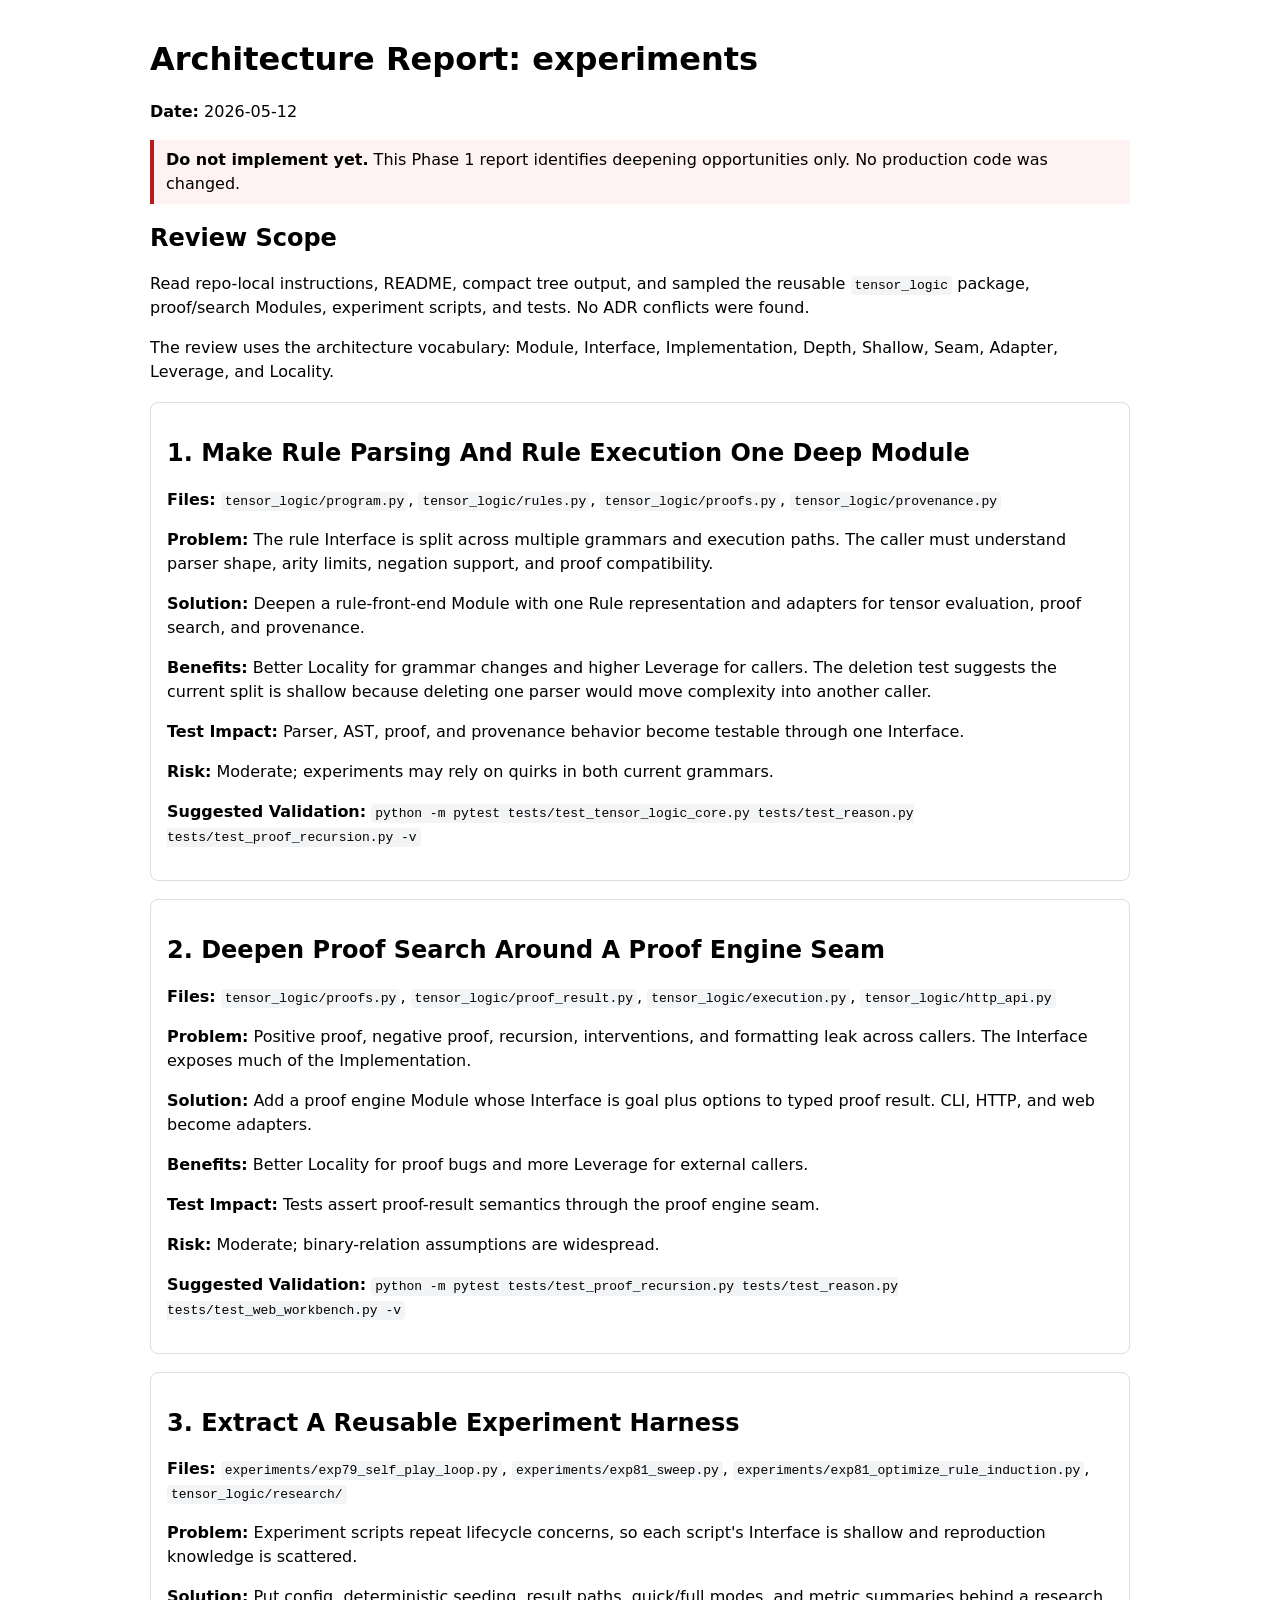
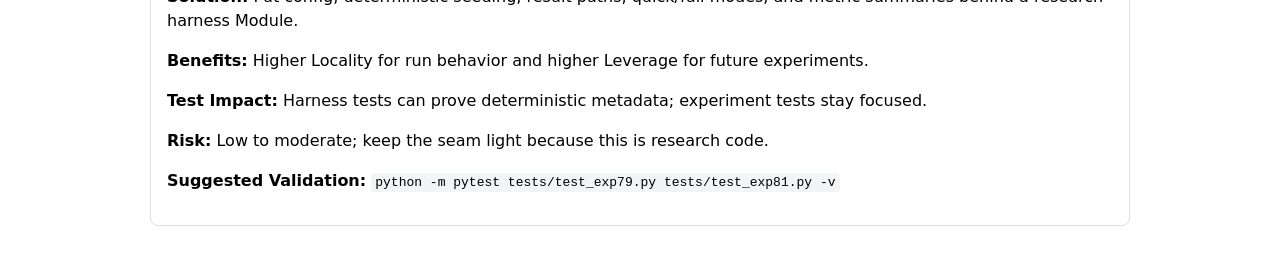
==== docs/architecture/report-2026-05-12.html @ 9c64205d "docs: add architecture review artifacts" ====
<!doctype html>
<html lang="en">
<head>
  <meta charset="utf-8">
  <title>Architecture Report - experiments - 2026-05-12</title>
  <style>body{font-family:system-ui,sans-serif;max-width:980px;margin:40px auto;padding:0 24px;line-height:1.5}code{background:#f3f4f6;padding:2px 4px;border-radius:4px}.note{border-left:4px solid #b91c1c;padding:8px 12px;background:#fef2f2}.card{border:1px solid #ddd;border-radius:8px;padding:16px;margin:18px 0}h1,h2{line-height:1.2}</style>
</head>
<body>
  <h1>Architecture Report: experiments</h1>
  <p><strong>Date:</strong> 2026-05-12</p>
  <p class="note"><strong>Do not implement yet.</strong> This Phase 1 report identifies deepening opportunities only. No production code was changed.</p>
  <h2>Review Scope</h2>
  <p>Read repo-local instructions, README, compact tree output, and sampled the reusable <code>tensor_logic</code> package, proof/search Modules, experiment scripts, and tests. No ADR conflicts were found.</p>
  <p>The review uses the architecture vocabulary: Module, Interface, Implementation, Depth, Shallow, Seam, Adapter, Leverage, and Locality.</p>
  <div class="card">
    <h2>1. Make Rule Parsing And Rule Execution One Deep Module</h2>
    <p><strong>Files:</strong> <code>tensor_logic/program.py</code>, <code>tensor_logic/rules.py</code>, <code>tensor_logic/proofs.py</code>, <code>tensor_logic/provenance.py</code></p>
    <p><strong>Problem:</strong> The rule Interface is split across multiple grammars and execution paths. The caller must understand parser shape, arity limits, negation support, and proof compatibility.</p>
    <p><strong>Solution:</strong> Deepen a rule-front-end Module with one Rule representation and adapters for tensor evaluation, proof search, and provenance.</p>
    <p><strong>Benefits:</strong> Better Locality for grammar changes and higher Leverage for callers. The deletion test suggests the current split is shallow because deleting one parser would move complexity into another caller.</p>
    <p><strong>Test Impact:</strong> Parser, AST, proof, and provenance behavior become testable through one Interface.</p>
    <p><strong>Risk:</strong> Moderate; experiments may rely on quirks in both current grammars.</p>
    <p><strong>Suggested Validation:</strong> <code>python -m pytest tests/test_tensor_logic_core.py tests/test_reason.py tests/test_proof_recursion.py -v</code></p>
  </div>
  <div class="card">
    <h2>2. Deepen Proof Search Around A Proof Engine Seam</h2>
    <p><strong>Files:</strong> <code>tensor_logic/proofs.py</code>, <code>tensor_logic/proof_result.py</code>, <code>tensor_logic/execution.py</code>, <code>tensor_logic/http_api.py</code></p>
    <p><strong>Problem:</strong> Positive proof, negative proof, recursion, interventions, and formatting leak across callers. The Interface exposes much of the Implementation.</p>
    <p><strong>Solution:</strong> Add a proof engine Module whose Interface is goal plus options to typed proof result. CLI, HTTP, and web become adapters.</p>
    <p><strong>Benefits:</strong> Better Locality for proof bugs and more Leverage for external callers.</p>
    <p><strong>Test Impact:</strong> Tests assert proof-result semantics through the proof engine seam.</p>
    <p><strong>Risk:</strong> Moderate; binary-relation assumptions are widespread.</p>
    <p><strong>Suggested Validation:</strong> <code>python -m pytest tests/test_proof_recursion.py tests/test_reason.py tests/test_web_workbench.py -v</code></p>
  </div>
  <div class="card">
    <h2>3. Extract A Reusable Experiment Harness</h2>
    <p><strong>Files:</strong> <code>experiments/exp79_self_play_loop.py</code>, <code>experiments/exp81_sweep.py</code>, <code>experiments/exp81_optimize_rule_induction.py</code>, <code>tensor_logic/research/</code></p>
    <p><strong>Problem:</strong> Experiment scripts repeat lifecycle concerns, so each script's Interface is shallow and reproduction knowledge is scattered.</p>
    <p><strong>Solution:</strong> Put config, deterministic seeding, result paths, quick/full modes, and metric summaries behind a research harness Module.</p>
    <p><strong>Benefits:</strong> Higher Locality for run behavior and higher Leverage for future experiments.</p>
    <p><strong>Test Impact:</strong> Harness tests can prove deterministic metadata; experiment tests stay focused.</p>
    <p><strong>Risk:</strong> Low to moderate; keep the seam light because this is research code.</p>
    <p><strong>Suggested Validation:</strong> <code>python -m pytest tests/test_exp79.py tests/test_exp81.py -v</code></p>
  </div>
</body>
</html>
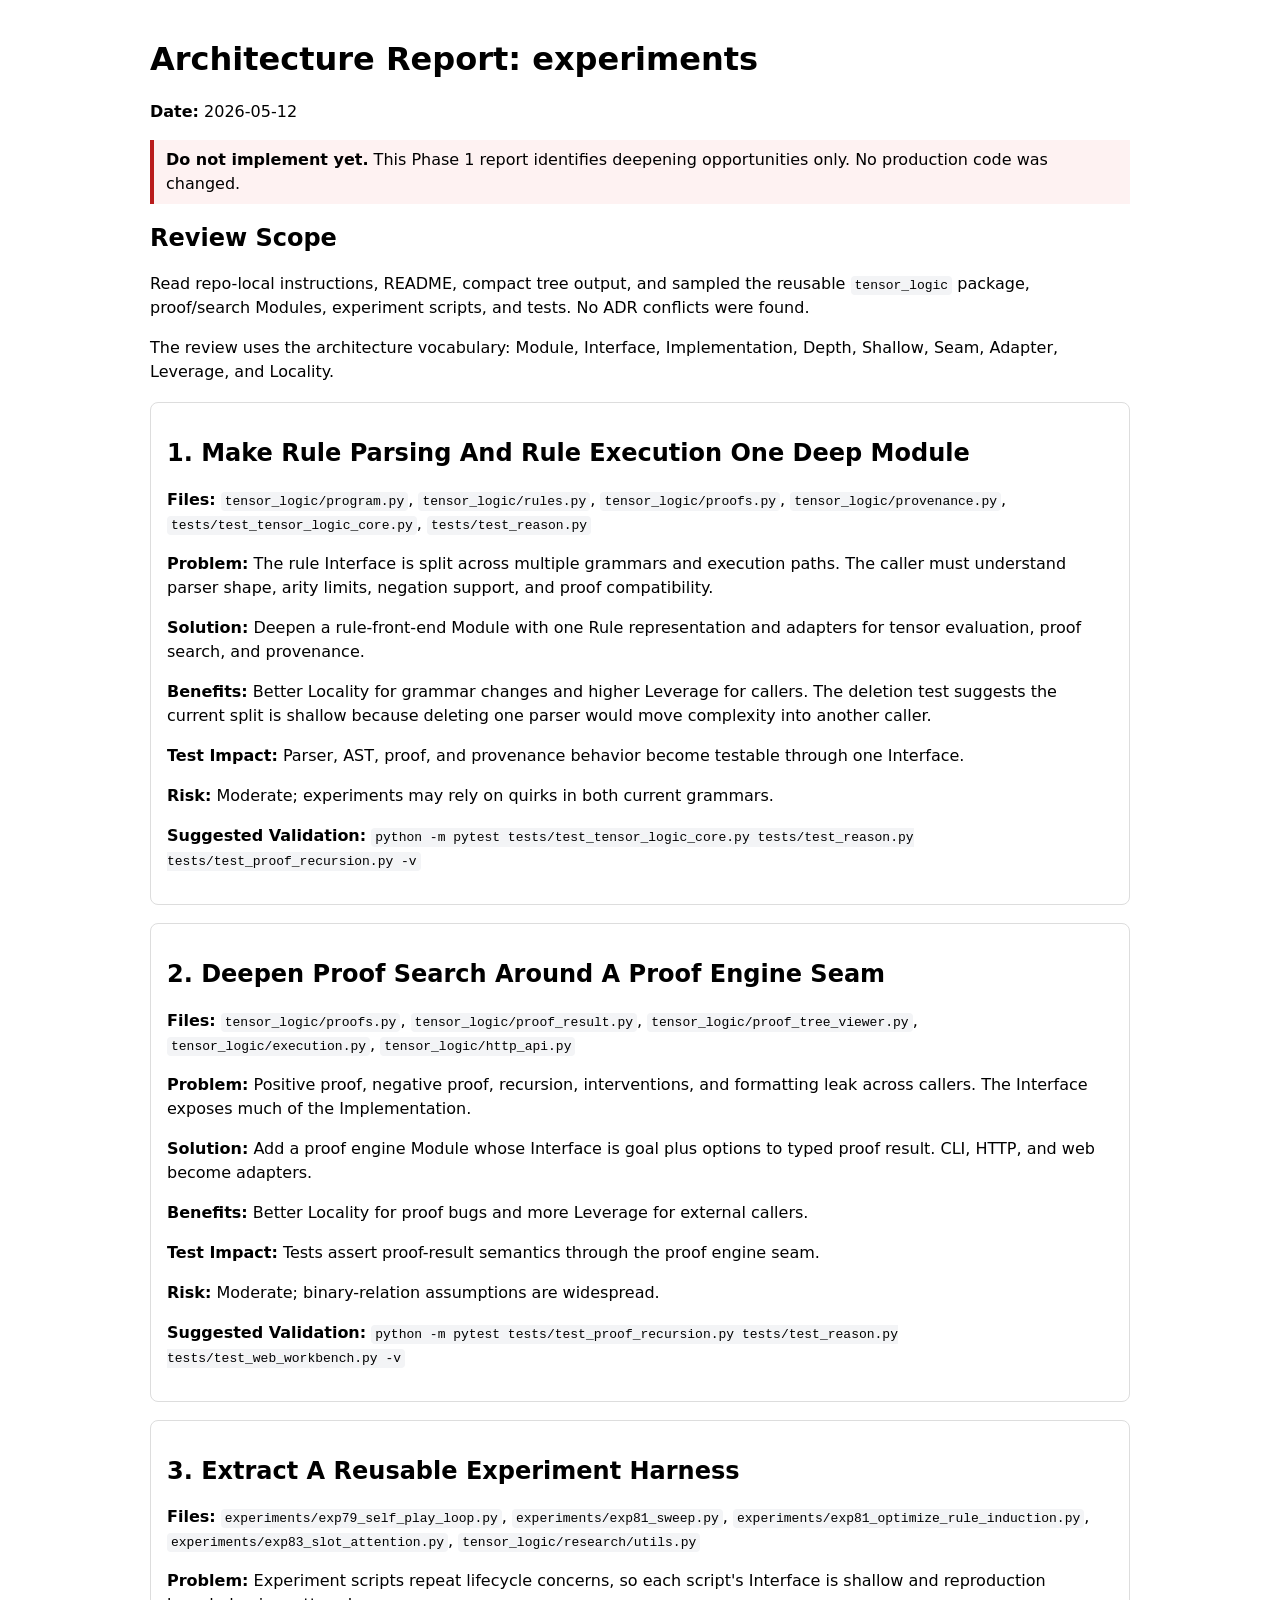
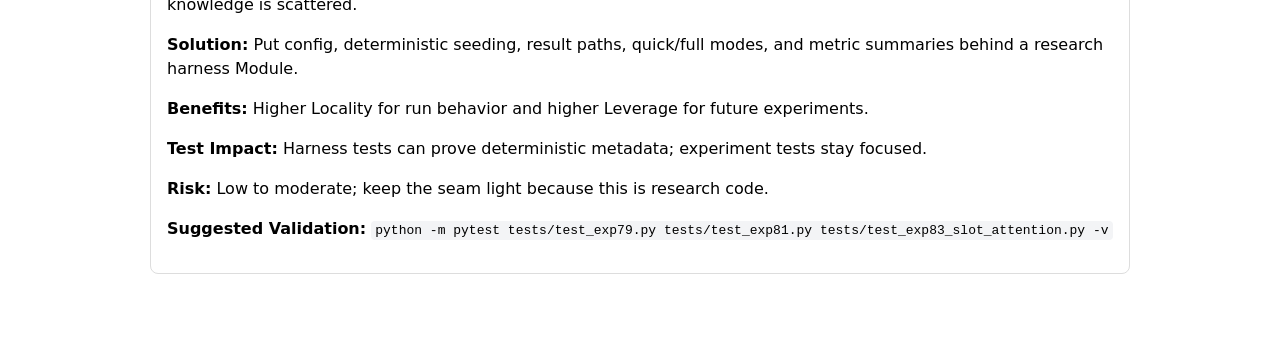
==== commit a1255538: "docs: align architecture report artifacts" ====
--- a/docs/architecture/report-2026-05-12.html
+++ b/docs/architecture/report-2026-05-12.html
@@ -14,7 +14,7 @@
   <p>The review uses the architecture vocabulary: Module, Interface, Implementation, Depth, Shallow, Seam, Adapter, Leverage, and Locality.</p>
   <div class="card">
     <h2>1. Make Rule Parsing And Rule Execution One Deep Module</h2>
-    <p><strong>Files:</strong> <code>tensor_logic/program.py</code>, <code>tensor_logic/rules.py</code>, <code>tensor_logic/proofs.py</code>, <code>tensor_logic/provenance.py</code></p>
+    <p><strong>Files:</strong> <code>tensor_logic/program.py</code>, <code>tensor_logic/rules.py</code>, <code>tensor_logic/proofs.py</code>, <code>tensor_logic/provenance.py</code>, <code>tests/test_tensor_logic_core.py</code>, <code>tests/test_reason.py</code></p>
     <p><strong>Problem:</strong> The rule Interface is split across multiple grammars and execution paths. The caller must understand parser shape, arity limits, negation support, and proof compatibility.</p>
     <p><strong>Solution:</strong> Deepen a rule-front-end Module with one Rule representation and adapters for tensor evaluation, proof search, and provenance.</p>
     <p><strong>Benefits:</strong> Better Locality for grammar changes and higher Leverage for callers. The deletion test suggests the current split is shallow because deleting one parser would move complexity into another caller.</p>
@@ -24,7 +24,7 @@
   </div>
   <div class="card">
     <h2>2. Deepen Proof Search Around A Proof Engine Seam</h2>
-    <p><strong>Files:</strong> <code>tensor_logic/proofs.py</code>, <code>tensor_logic/proof_result.py</code>, <code>tensor_logic/execution.py</code>, <code>tensor_logic/http_api.py</code></p>
+    <p><strong>Files:</strong> <code>tensor_logic/proofs.py</code>, <code>tensor_logic/proof_result.py</code>, <code>tensor_logic/proof_tree_viewer.py</code>, <code>tensor_logic/execution.py</code>, <code>tensor_logic/http_api.py</code></p>
     <p><strong>Problem:</strong> Positive proof, negative proof, recursion, interventions, and formatting leak across callers. The Interface exposes much of the Implementation.</p>
     <p><strong>Solution:</strong> Add a proof engine Module whose Interface is goal plus options to typed proof result. CLI, HTTP, and web become adapters.</p>
     <p><strong>Benefits:</strong> Better Locality for proof bugs and more Leverage for external callers.</p>
@@ -34,13 +34,13 @@
   </div>
   <div class="card">
     <h2>3. Extract A Reusable Experiment Harness</h2>
-    <p><strong>Files:</strong> <code>experiments/exp79_self_play_loop.py</code>, <code>experiments/exp81_sweep.py</code>, <code>experiments/exp81_optimize_rule_induction.py</code>, <code>tensor_logic/research/</code></p>
+    <p><strong>Files:</strong> <code>experiments/exp79_self_play_loop.py</code>, <code>experiments/exp81_sweep.py</code>, <code>experiments/exp81_optimize_rule_induction.py</code>, <code>experiments/exp83_slot_attention.py</code>, <code>tensor_logic/research/utils.py</code></p>
     <p><strong>Problem:</strong> Experiment scripts repeat lifecycle concerns, so each script's Interface is shallow and reproduction knowledge is scattered.</p>
     <p><strong>Solution:</strong> Put config, deterministic seeding, result paths, quick/full modes, and metric summaries behind a research harness Module.</p>
     <p><strong>Benefits:</strong> Higher Locality for run behavior and higher Leverage for future experiments.</p>
     <p><strong>Test Impact:</strong> Harness tests can prove deterministic metadata; experiment tests stay focused.</p>
     <p><strong>Risk:</strong> Low to moderate; keep the seam light because this is research code.</p>
-    <p><strong>Suggested Validation:</strong> <code>python -m pytest tests/test_exp79.py tests/test_exp81.py -v</code></p>
+    <p><strong>Suggested Validation:</strong> <code>python -m pytest tests/test_exp79.py tests/test_exp81.py tests/test_exp83_slot_attention.py -v</code></p>
   </div>
 </body>
 </html>
